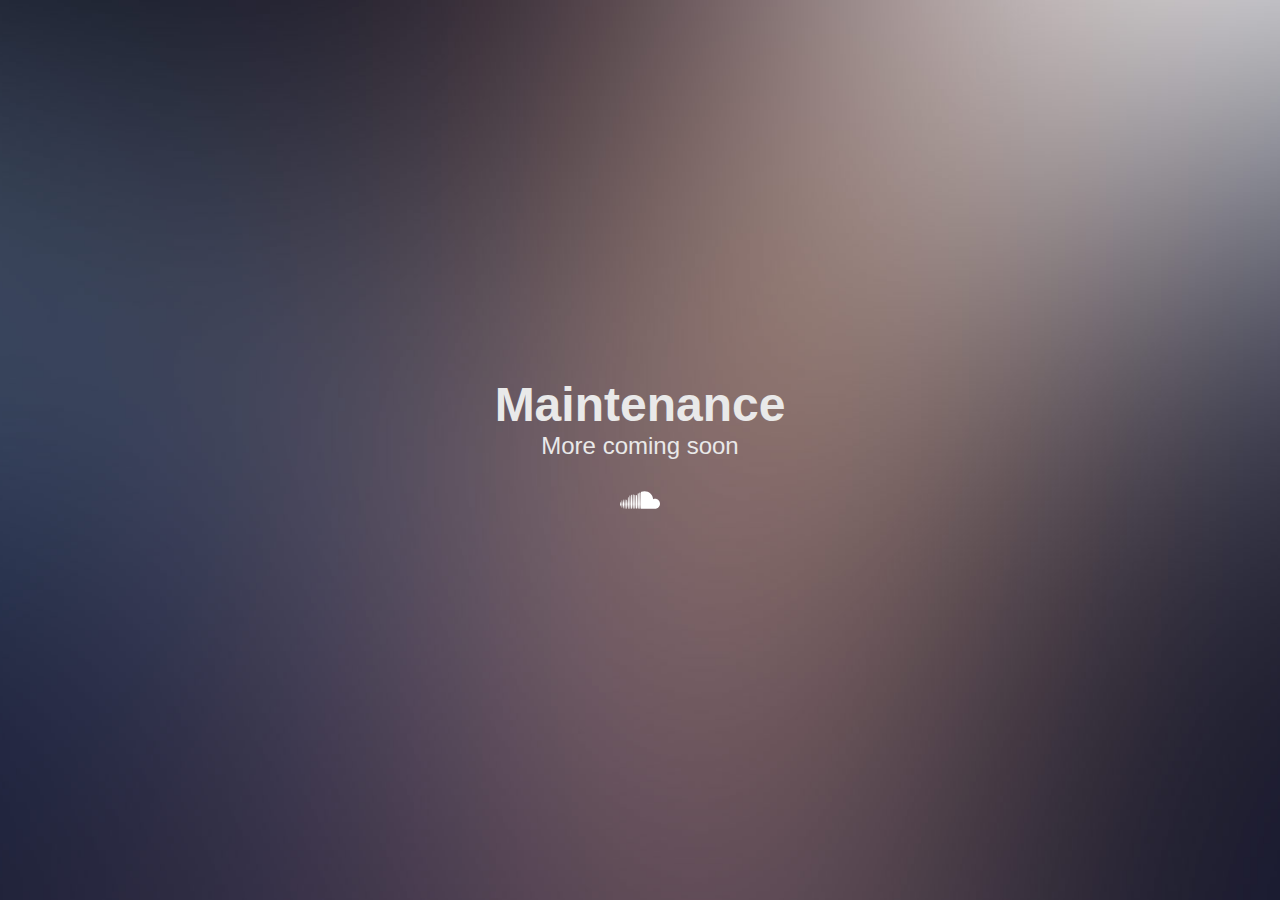
==== index.html @ 4106380a "init" ====
<!DOCTYPE html>
<html lang="en">
<head>
    <meta charset="UTF-8">
    <meta name="viewport" content="width=device-width, initial-scale=1.0">
    <title>Maintenance</title>
    <link rel="stylesheet" href="assets/css/styles.css">
</head>
<body>
    <div class="title">Maintenance</div>
    <div class="subtitle">More coming soon</div>
    <div class="social-icons">
        <a href="https://soundcloud.com/gwen-mead" target="_blank">
            <img src="assets/images/icons/soundcloud.svg" alt="Twitter">
        </a>
    </div>
</body>
</html>
---- assets/css/styles.css ----
body {
    background: url('../images/background.jpg') no-repeat center center fixed;
    background-size: cover;
    color: #e9e9e9;
    display: flex;
    flex-direction: column;
    justify-content: center;
    align-items: center;
    height: 100vh;
    margin: 0;
    font-family: Arial, sans-serif;
    text-align: center;
}

body.error-page {
    background: url('../images/background.jpg') no-repeat center center fixed;
    background-size: cover;
    color: #e9e9e9;
    display: flex;
    flex-direction: column;
    justify-content: space-between;
    align-items: center;
    height: 100vh;
    margin: 0;
    font-family: Arial, sans-serif;
    text-align: center;
}

.error-page .content {
    position: absolute;
    top: 50%;
    left: 50%;
    transform: translate(-50%, -50%);
}

.subtitle a {
    color: #e9e9e9; /* Adjust link color */
}

.title {
    font-size: 48px;
    font-weight: bold;
}

.subtitle {
    font-size: 24px;
    margin-bottom: 20px;
}

.social-icons {
    display: flex;
    gap: 20px;
}

.social-icons img {
    width: 40px;
    height: 40px;
    object-fit: contain; /* Ensure the image fits within the given dimensions */
}

.social-icons-bottom {
    display: flex;
    gap: 20px;
    margin-top: auto; /* Push social icons to the bottom */
}

.social-icons-bottom img {
    width: 40px;
    height: 40px;
    object-fit: contain; /* Ensure the image fits within the given dimensions */
}
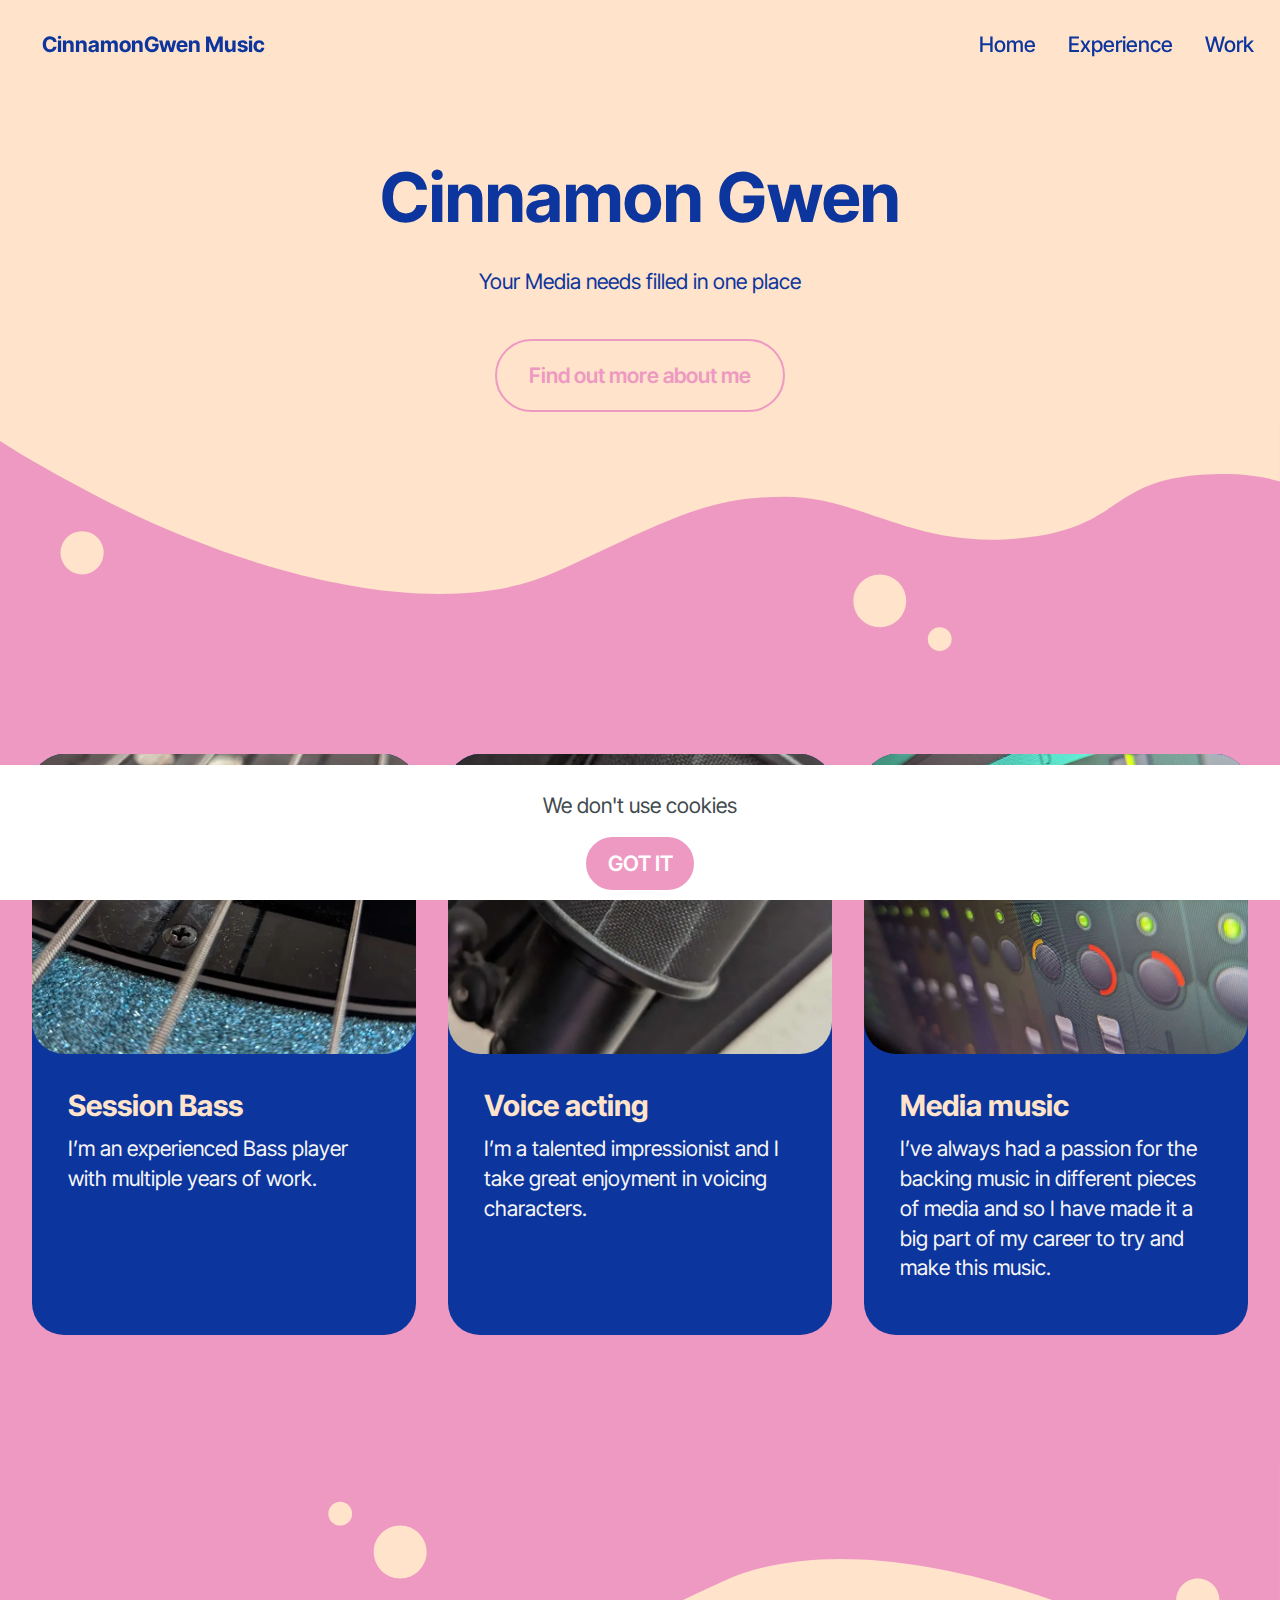
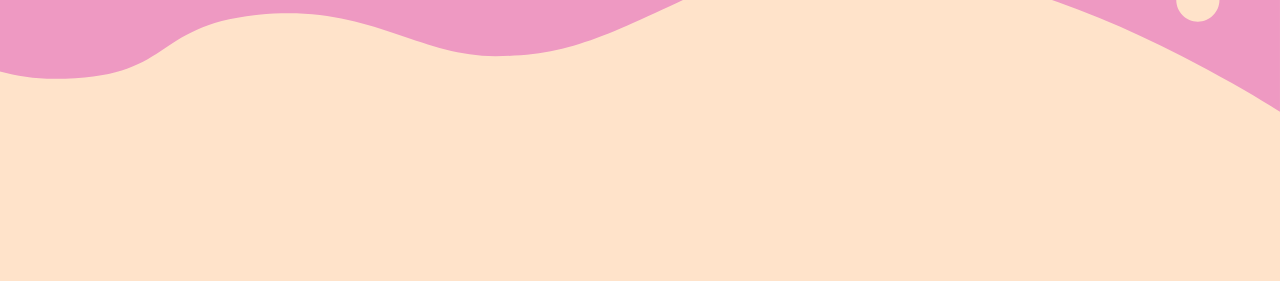
==== commit 7b92b091: "Updated header bar, and added missing info" ====
--- a/index.html
+++ b/index.html
@@ -1,18 +1,199 @@
 <!DOCTYPE html>
-<html lang="en">
+<html  >
 <head>
-    <meta charset="UTF-8">
-    <meta name="viewport" content="width=device-width, initial-scale=1.0">
-    <title>Maintenance</title>
-    <link rel="stylesheet" href="assets/css/styles.css">
+  <!-- Site made with Mobirise Website Builder v5.9.25, https://mobirise.com -->
+  <meta charset="UTF-8">
+  <meta http-equiv="X-UA-Compatible" content="IE=edge">
+  <meta name="generator" content="Mobirise v5.9.25, mobirise.com">
+  <meta name="viewport" content="width=device-width, initial-scale=1, minimum-scale=1">
+  <link rel="shortcut icon" href="assets/images/favicon.ico" type="image/x-icon">
+  <meta name="description" content="This is the home page of my Portfolio complete with links to my work history and examples of the work I've done.">
+  
+  
+  <title>The Reception Area</title>
+  <link rel="stylesheet" href="assets/web/assets/mobirise-icons2/mobirise2.css">
+  <link rel="stylesheet" href="assets/bootstrap/css/bootstrap.min.css">
+  <link rel="stylesheet" href="assets/bootstrap/css/bootstrap-grid.min.css">
+  <link rel="stylesheet" href="assets/bootstrap/css/bootstrap-reboot.min.css">
+  <link rel="stylesheet" href="assets/animatecss/animate.css">
+  <link rel="stylesheet" href="assets/dropdown/css/style.css">
+  <link rel="stylesheet" href="assets/theme/css/style.css">
+  <link rel="preload" href="https://fonts.googleapis.com/css?family=Inter+Tight:100,200,300,400,500,600,700,800,900,100i,200i,300i,400i,500i,600i,700i,800i,900i&display=swap" as="style" onload="this.onload=null;this.rel='stylesheet'">
+  <noscript><link rel="stylesheet" href="https://fonts.googleapis.com/css?family=Inter+Tight:100,200,300,400,500,600,700,800,900,100i,200i,300i,400i,500i,600i,700i,800i,900i&display=swap"></noscript>
+  <link rel="preload" as="style" href="assets/mobirise/css/mbr-additional.css?v=3KsfMl"><link rel="stylesheet" href="assets/mobirise/css/mbr-additional.css?v=3KsfMl" type="text/css">
+
+  
+  
+  
 </head>
 <body>
-    <div class="title">Maintenance</div>
-    <div class="subtitle">More coming soon</div>
-    <div class="social-icons">
-        <a href="https://soundcloud.com/gwen-mead" target="_blank">
-            <img src="assets/images/icons/soundcloud.svg" alt="Twitter">
-        </a>
+  
+  <section data-bs-version="5.1" class="menu menu6 cid-uCIP9z2eN6" once="menu" id="menu06-30">
+	
+
+	<nav class="navbar navbar-dropdown opacityScroll navbar-fixed-top navbar-expand-lg">
+		<div class="container">
+			<div class="navbar-brand">
+				
+				<span class="navbar-caption-wrap"><a class="navbar-caption text-success display-4" href="https://mobiri.se">CinnamonGwen Music</a></span>
+			</div>
+			<button class="navbar-toggler" type="button" data-toggle="collapse" data-bs-toggle="collapse" data-target="#navbarSupportedContent" data-bs-target="#navbarSupportedContent" aria-controls="navbarNavAltMarkup" aria-expanded="false" aria-label="Toggle navigation">
+				<div class="hamburger">
+					<span></span>
+					<span></span>
+					<span></span>
+					<span></span>
+				</div>
+			</button>
+			<div class="collapse navbar-collapse opacityScroll" id="navbarSupportedContent">
+				<ul class="navbar-nav nav-dropdown nav-right" data-app-modern-menu="true"><li class="nav-item">
+						<a class="nav-link link text-success text-primary display-4" href="https://cinnamongwen.rocks">Home<br></a>
+					</li>
+					<li class="nav-item">
+						<a class="nav-link link text-success text-primary display-4" href="https://cinnamongwen.rocks/experience" aria-expanded="false">Experience</a>
+					</li>
+					<li class="nav-item">
+						<a class="nav-link link text-success text-primary display-4" href="https://cinnamongwen.rocks/work" aria-expanded="false">Work</a>
+					</li></ul>
+				
+				
+			</div>
+		</div>
+	</nav>
+</section>
+
+<section data-bs-version="5.1" class="article11 cid-uCBDdMz2Ex" id="article11-2e">
+    
+
+    
+    
+    <div class="container">
+        <div class="row justify-content-center">
+            <div class="title col-md-12 col-lg-10">
+                <h3 class="mbr-section-title mbr-fonts-style align-center mt-0 mb-0 display-1"><strong>Cinnamon Gwen</strong></h3>
+                <h4 class="mbr-section-subtitle align-center mbr-fonts-style mt-4 display-7">Your Media needs filled in one place</h4>
+                <div class="mbr-section-btn align-center mt-4"><a class="btn btn-secondary-outline display-4" href="https://cinnamongwen.rocks/experience">Find out more about me</a></div>
+            </div>
+        </div>
     </div>
-</body>
+</section>
+
+<section data-bs-version="5.1" class="cid-vf4rytLDfG" id="design-block-vf4rytLDfG">
+  
+    
+
+	<svg xmlns="http://www.w3.org/2000/svg" viewBox="0 0 1185 248">
+      <circle cx="76" cy="121.1" r="20" class="top"></circle>
+      <circle cx="870" cy="201.1" r="11" class="top"></circle>
+      <circle cx="814.5" cy="165.6" r="24.5" class="top"></circle>
+      <path d="M0 0v17.7c22.7 14.8 53 31.9 90.7 51.5 150.8 78 322 116.6 424.8 69.3 102.9-47.4 138-69.3 210.8-69.3s118.3 48.6 219.5 38.3 76.3-59.3 188.7-59.3c18.9 0 35.5 2.6 50.5 6.8V0H0z" class="top"></path>
+  	</svg>
+
+	
+  
+</section>
+
+<section data-bs-version="5.1" class="features4 cid-tMlEXTHLbS" id="features04-w">
+	
+	
+	<div class="container">
+		<div class="row justify-content-center">
+			<div class="col-12 content-head">
+				
+			</div>
+		</div>
+		<div class="row">
+			<div class="item features-image col-12 col-md-6 col-lg-4">
+				<div class="item-wrapper">
+					<div class="item-img">
+						<a href="https://cinnamongwen.rocks/work#design-block-1p"><img src="assets/images/bass-2-816x1451.webp" alt="base-001"></a>
+					</div>
+					<div class="item-content">
+						<h5 class="item-title mbr-fonts-style display-5"><strong>Session Bass</strong></h5>
+						
+						<p class="mbr-text mbr-fonts-style display-7">
+							I’m an experienced Bass player with multiple years of work. 
+						</p>
+						
+					</div>
+
+				</div>
+			</div>
+			<div class="item features-image col-12 col-md-6 col-lg-4">
+				<div class="item-wrapper">
+					<div class="item-img">
+						<a href="https://cinnamongwen.rocks/work#design-block-23"><img src="assets/images/mic-1-816x1451.webp" alt="mice-001"></a>
+					</div>
+					<div class="item-content">
+						<h5 class="item-title mbr-fonts-style display-5"><strong>Voice acting</strong></h5>
+						
+						<p class="mbr-text mbr-fonts-style display-7">
+							I’m a talented impressionist and I take great enjoyment in voicing characters.
+						</p>
+						
+					</div>
+				</div>
+			</div>
+			<div class="item features-image col-12 col-md-6 col-lg-4">
+				<div class="item-wrapper">
+					<div class="item-img">
+						<a href="https://cinnamongwen.rocks/work#design-block-26"><img src="assets/images/mixer-background-2000x1125.webp" alt="pannel-001"></a>
+					</div>
+					<div class="item-content">
+						<h5 class="item-title mbr-fonts-style display-5"><strong>Media music</strong></h5>
+						
+						<p class="mbr-text mbr-fonts-style display-7">
+							I’ve always had a passion for the backing music in different pieces of media and so I have made it a big part of my career to try and make this music.<br>
+						</p>
+						
+					</div>
+				</div>
+			</div>
+		</div>
+	</div>
+</section>
+
+<section data-bs-version="5.1" class="cid-uCIS0lGm7d" id="design-block-35">
+  
+    
+
+	
+
+	<svg xmlns="http://www.w3.org/2000/svg" viewBox="0 0 1185 248">
+      <path d="M50.5 199.8c112.4 0 87.5-49 188.7-59.3s146.7 38.3 219.5 38.3 107.9-21.9 210.8-69.3c102.8-47.3 274-8.7 424.8 69.3 37.7 19.5 68 36.7 90.7 51.5V0H0v193C15 197.2 31.6 199.8 50.5 199.8zM1109 106.9c11 0 20 9 20 20 0 11-9 20-20 20s-20-9-20-20C1089 115.9 1098 106.9 1109 106.9zM370.5 57.9c13.5 0 24.5 11 24.5 24.5 0 13.5-11 24.5-24.5 24.5S346 95.9 346 82.4C346 68.9 357 57.9 370.5 57.9zM315 35.9c6.1 0 11 4.9 11 11s-4.9 11-11 11 -11-4.9-11-11S308.9 35.9 315 35.9z" class="top"></path>
+  	</svg>
+  
+</section>
+
+<section data-bs-version="5.1" class="footer2 cid-uCBaw1K0EZ" once="footers" id="footer02-1o">
+    
+
+    
+    
+
+    <div class="container">
+        <div class="row">
+            <div class="col-12 col-lg-6 center mt-2 mb-3">
+                <p class="mbr-fonts-style copyright mb-0 display-7">
+                    <a href="#Top" class="text-primary"><strong>You’ve hit the bottom nothing else to see here 🙂</strong></a>
+                </p>
+            </div>
+            <div class="col-12 col-lg-6 center">
+                <div class="row-links mt-2 mb-3">
+                    <ul class="row-links-soc">
+                        
+                        
+                        
+                        
+                    <li class="row-links-soc-item mbr-fonts-style display-7"><a href="https://cozycorner.page/" class="text-success text-primary" target="_blank">Copyright 2024 Boo3</a></li><li class="row-links-soc-item mbr-fonts-style display-7"><a href="https://soundcloud.com/gwen-mead/sets" class="text-success text-primary" target="_blank">Soundcloud</a></li><li class="row-links-soc-item mbr-fonts-style display-7"><a href="mailto:gwenmead18@gmail.com" class="text-success text-primary">Mail</a></li></ul>
+                </div>
+            </div>
+        </div>
+    </div>
+</section><section class="display-7" position: absolute; top: -9999px; left: -9999px; visibility: hidden; display: none; width: 0px; height: 0px><a href="https://mobiri.se/3775240" style="position: absolute; top: -9999px; left: -9999px; visibility: hidden; display: none; width: 0px; height: 0px"><img alt="" style="position: absolute; top: -9999px; left: -9999px; visibility: hidden; display: none; width: 0px; height: 0px" src="[data-uri]"></a><p style="position: absolute; top: -9999px; left: -9999px; visibility: hidden; display: none; width: 0px; height: 0px" class="display-7">&#8204;</p><a style="position: absolute; top: -9999px; left: -9999px; visibility: hidden; display: none; width: 0px; height: 0px" href="https://mobirise.com/builder/ai-website-generator.html">AI Website Generator</a></section><script src="assets/bootstrap/js/bootstrap.bundle.min.js"></script>  <script src="assets/web/assets/cookies-alert-plugin/cookies-alert-core.js"></script>  <script src="assets/web/assets/cookies-alert-plugin/cookies-alert-script.js"></script>  <script src="assets/smoothscroll/smooth-scroll.js"></script>  <script src="assets/ytplayer/index.js"></script>  <script src="assets/dropdown/js/navbar-dropdown.js"></script>  <script src="assets/theme/js/script.js"></script>  
+  
+  
+<input name="cookieData" type="hidden" data-cookie-cookiesAlertType='false' data-cookie-customDialogSelector='null' data-cookie-colorText='#424a4d' data-cookie-colorBg='rgb(255, 255, 255)' data-cookie-opacityOverlay='0' data-cookie-bgOpacity='100' data-cookie-textButton='GOT IT' data-cookie-rejectText='REJECT' data-cookie-colorButton='#ee99c2' data-cookie-rejectColor='#ffffff' data-cookie-colorLink='#424a4d' data-cookie-underlineLink='true' data-cookie-text="We don't use cookies">
+    <input name="animation" type="hidden">
+  </body>
 </html>--- a/assets/web/assets/mobirise-icons2/mobirise2.css
+++ b/assets/web/assets/mobirise-icons2/mobirise2.css
@@ -0,0 +1,498 @@
+@font-face {
+  font-family: 'Moririse2';
+  font-display: swap;
+  src:  url('mobirise2.eot?f2bix4');
+  src:  url('mobirise2.eot?f2bix4#iefix') format('embedded-opentype'),
+    url('mobirise2.ttf?f2bix4') format('truetype'),
+    url('mobirise2.woff?f2bix4') format('woff'),
+    url('mobirise2.svg?f2bix4#mobirise2') format('svg');
+  font-weight: normal;
+  font-style: normal;
+}
+
+[class^="mobi-"], [class*=" mobi-"] {
+  /* use !important to prevent issues with browser extensions that change fonts */
+  font-family: 'Moririse2' !important;
+  speak: none;
+  font-style: normal;
+  font-weight: normal;
+  font-variant: normal;
+  text-transform: none;
+  line-height: 1;
+
+  /* Better Font Rendering =========== */
+  -webkit-font-smoothing: antialiased;
+  -moz-osx-font-smoothing: grayscale;
+}
+
+.mobi-mbri-add-submenu:before {
+  content: "\e900";
+}
+.mobi-mbri-alert:before {
+  content: "\e901";
+}
+.mobi-mbri-align-center:before {
+  content: "\e902";
+}
+.mobi-mbri-align-justify:before {
+  content: "\e903";
+}
+.mobi-mbri-align-left:before {
+  content: "\e904";
+}
+.mobi-mbri-align-right:before {
+  content: "\e905";
+}
+.mobi-mbri-android:before {
+  content: "\e906";
+}
+.mobi-mbri-apple:before {
+  content: "\e907";
+}
+.mobi-mbri-arrow-down:before {
+  content: "\e908";
+}
+.mobi-mbri-arrow-next:before {
+  content: "\e909";
+}
+.mobi-mbri-arrow-prev:before {
+  content: "\e90a";
+}
+.mobi-mbri-arrow-up:before {
+  content: "\e90b";
+}
+.mobi-mbri-bold:before {
+  content: "\e90c";
+}
+.mobi-mbri-bookmark:before {
+  content: "\e90d";
+}
+.mobi-mbri-bootstrap:before {
+  content: "\e90e";
+}
+.mobi-mbri-briefcase:before {
+  content: "\e90f";
+}
+.mobi-mbri-browse:before {
+  content: "\e910";
+}
+.mobi-mbri-bulleted-list:before {
+  content: "\e911";
+}
+.mobi-mbri-calendar:before {
+  content: "\e912";
+}
+.mobi-mbri-camera:before {
+  content: "\e913";
+}
+.mobi-mbri-cart-add:before {
+  content: "\e914";
+}
+.mobi-mbri-cart-full:before {
+  content: "\e915";
+}
+.mobi-mbri-cash:before {
+  content: "\e916";
+}
+.mobi-mbri-change-style:before {
+  content: "\e917";
+}
+.mobi-mbri-chat:before {
+  content: "\e918";
+}
+.mobi-mbri-clock:before {
+  content: "\e919";
+}
+.mobi-mbri-close:before {
+  content: "\e91a";
+}
+.mobi-mbri-cloud:before {
+  content: "\e91b";
+}
+.mobi-mbri-code:before {
+  content: "\e91c";
+}
+.mobi-mbri-contact-form:before {
+  content: "\e91d";
+}
+.mobi-mbri-credit-card:before {
+  content: "\e91e";
+}
+.mobi-mbri-cursor-click:before {
+  content: "\e91f";
+}
+.mobi-mbri-cust-feedback:before {
+  content: "\e920";
+}
+.mobi-mbri-database:before {
+  content: "\e921";
+}
+.mobi-mbri-delivery:before {
+  content: "\e922";
+}
+.mobi-mbri-desktop:before {
+  content: "\e923";
+}
+.mobi-mbri-devices:before {
+  content: "\e924";
+}
+.mobi-mbri-down:before {
+  content: "\e925";
+}
+.mobi-mbri-download-2:before {
+  content: "\e926";
+}
+.mobi-mbri-download:before {
+  content: "\e927";
+}
+.mobi-mbri-drag-n-drop-2:before {
+  content: "\e928";
+}
+.mobi-mbri-drag-n-drop:before {
+  content: "\e929";
+}
+.mobi-mbri-edit-2:before {
+  content: "\e92a";
+}
+.mobi-mbri-edit:before {
+  content: "\e92b";
+}
+.mobi-mbri-error:before {
+  content: "\e92c";
+}
+.mobi-mbri-extension:before {
+  content: "\e92d";
+}
+.mobi-mbri-features:before {
+  content: "\e92e";
+}
+.mobi-mbri-file:before {
+  content: "\e92f";
+}
+.mobi-mbri-flag:before {
+  content: "\e930";
+}
+.mobi-mbri-folder:before {
+  content: "\e931";
+}
+.mobi-mbri-gift:before {
+  content: "\e932";
+}
+.mobi-mbri-github:before {
+  content: "\e933";
+}
+.mobi-mbri-globe-2:before {
+  content: "\e934";
+}
+.mobi-mbri-globe:before {
+  content: "\e935";
+}
+.mobi-mbri-growing-chart:before {
+  content: "\e936";
+}
+.mobi-mbri-hearth:before {
+  content: "\e937";
+}
+.mobi-mbri-help:before {
+  content: "\e938";
+}
+.mobi-mbri-home:before {
+  content: "\e939";
+}
+.mobi-mbri-hot-cup:before {
+  content: "\e93a";
+}
+.mobi-mbri-idea:before {
+  content: "\e93b";
+}
+.mobi-mbri-image-gallery:before {
+  content: "\e93c";
+}
+.mobi-mbri-image-slider:before {
+  content: "\e93d";
+}
+.mobi-mbri-info:before {
+  content: "\e93e";
+}
+.mobi-mbri-italic:before {
+  content: "\e93f";
+}
+.mobi-mbri-key:before {
+  content: "\e940";
+}
+.mobi-mbri-laptop:before {
+  content: "\e941";
+}
+.mobi-mbri-layers:before {
+  content: "\e942";
+}
+.mobi-mbri-left-right:before {
+  content: "\e943";
+}
+.mobi-mbri-left:before {
+  content: "\e944";
+}
+.mobi-mbri-letter:before {
+  content: "\e945";
+}
+.mobi-mbri-like:before {
+  content: "\e946";
+}
+.mobi-mbri-link:before {
+  content: "\e947";
+}
+.mobi-mbri-lock:before {
+  content: "\e948";
+}
+.mobi-mbri-login:before {
+  content: "\e949";
+}
+.mobi-mbri-logout:before {
+  content: "\e94a";
+}
+.mobi-mbri-magic-stick:before {
+  content: "\e94b";
+}
+.mobi-mbri-map-pin:before {
+  content: "\e94c";
+}
+.mobi-mbri-menu:before {
+  content: "\e94d";
+}
+.mobi-mbri-mobile-2:before {
+  content: "\e94e";
+}
+.mobi-mbri-mobile-horizontal:before {
+  content: "\e94f";
+}
+.mobi-mbri-mobile:before {
+  content: "\e950";
+}
+.mobi-mbri-mobirise:before {
+  content: "\e951";
+}
+.mobi-mbri-more-horizontal:before {
+  content: "\e952";
+}
+.mobi-mbri-more-vertical:before {
+  content: "\e953";
+}
+.mobi-mbri-music:before {
+  content: "\e954";
+}
+.mobi-mbri-new-file:before {
+  content: "\e955";
+}
+.mobi-mbri-numbered-list:before {
+  content: "\e956";
+}
+.mobi-mbri-opened-folder:before {
+  content: "\e957";
+}
+.mobi-mbri-pages:before {
+  content: "\e958";
+}
+.mobi-mbri-paper-plane:before {
+  content: "\e959";
+}
+.mobi-mbri-paperclip:before {
+  content: "\e95a";
+}
+.mobi-mbri-phone:before {
+  content: "\e95b";
+}
+.mobi-mbri-photo:before {
+  content: "\e95c";
+}
+.mobi-mbri-photos:before {
+  content: "\e95d";
+}
+.mobi-mbri-pin:before {
+  content: "\e95e";
+}
+.mobi-mbri-play:before {
+  content: "\e95f";
+}
+.mobi-mbri-plus:before {
+  content: "\e960";
+}
+.mobi-mbri-preview:before {
+  content: "\e961";
+}
+.mobi-mbri-print:before {
+  content: "\e962";
+}
+.mobi-mbri-protect:before {
+  content: "\e963";
+}
+.mobi-mbri-question:before {
+  content: "\e964";
+}
+.mobi-mbri-quote-left:before {
+  content: "\e965";
+}
+.mobi-mbri-quote-right:before {
+  content: "\e966";
+}
+.mobi-mbri-redo:before {
+  content: "\e967";
+}
+.mobi-mbri-refresh:before {
+  content: "\e968";
+}
+.mobi-mbri-responsive-2:before {
+  content: "\e969";
+}
+.mobi-mbri-responsive:before {
+  content: "\e96a";
+}
+.mobi-mbri-right:before {
+  content: "\e96b";
+}
+.mobi-mbri-rocket:before {
+  content: "\e96c";
+}
+.mobi-mbri-sad-face:before {
+  content: "\e96d";
+}
+.mobi-mbri-sale:before {
+  content: "\e96e";
+}
+.mobi-mbri-save:before {
+  content: "\e96f";
+}
+.mobi-mbri-search:before {
+  content: "\e970";
+}
+.mobi-mbri-setting-2:before {
+  content: "\e971";
+}
+.mobi-mbri-setting-3:before {
+  content: "\e972";
+}
+.mobi-mbri-setting:before {
+  content: "\e973";
+}
+.mobi-mbri-share:before {
+  content: "\e974";
+}
+.mobi-mbri-shopping-bag:before {
+  content: "\e975";
+}
+.mobi-mbri-shopping-basket:before {
+  content: "\e976";
+}
+.mobi-mbri-shopping-cart:before {
+  content: "\e977";
+}
+.mobi-mbri-sites:before {
+  content: "\e978";
+}
+.mobi-mbri-smile-face:before {
+  content: "\e979";
+}
+.mobi-mbri-speed:before {
+  content: "\e97a";
+}
+.mobi-mbri-star:before {
+  content: "\e97b";
+}
+.mobi-mbri-success:before {
+  content: "\e97c";
+}
+.mobi-mbri-sun:before {
+  content: "\e97d";
+}
+.mobi-mbri-sun2:before {
+  content: "\e97e";
+}
+.mobi-mbri-tablet-vertical:before {
+  content: "\e97f";
+}
+.mobi-mbri-tablet:before {
+  content: "\e980";
+}
+.mobi-mbri-target:before {
+  content: "\e981";
+}
+.mobi-mbri-timer:before {
+  content: "\e982";
+}
+.mobi-mbri-to-ftp:before {
+  content: "\e983";
+}
+.mobi-mbri-to-local-drive:before {
+  content: "\e984";
+}
+.mobi-mbri-touch-swipe:before {
+  content: "\e985";
+}
+.mobi-mbri-touch:before {
+  content: "\e986";
+}
+.mobi-mbri-trash:before {
+  content: "\e987";
+}
+.mobi-mbri-underline:before {
+  content: "\e988";
+}
+.mobi-mbri-undo:before {
+  content: "\e989";
+}
+.mobi-mbri-unlink:before {
+  content: "\e98a";
+}
+.mobi-mbri-unlock:before {
+  content: "\e98b";
+}
+.mobi-mbri-up-down:before {
+  content: "\e98c";
+}
+.mobi-mbri-up:before {
+  content: "\e98d";
+}
+.mobi-mbri-update:before {
+  content: "\e98e";
+}
+.mobi-mbri-upload-2:before {
+  content: "\e98f";
+}
+.mobi-mbri-upload:before {
+  content: "\e990";
+}
+.mobi-mbri-user-2:before {
+  content: "\e991";
+}
+.mobi-mbri-user:before {
+  content: "\e992";
+}
+.mobi-mbri-users:before {
+  content: "\e993";
+}
+.mobi-mbri-video-play:before {
+  content: "\e994";
+}
+.mobi-mbri-video:before {
+  content: "\e995";
+}
+.mobi-mbri-watch:before {
+  content: "\e996";
+}
+.mobi-mbri-website-theme-2:before {
+  content: "\e997";
+}
+.mobi-mbri-website-theme:before {
+  content: "\e998";
+}
+.mobi-mbri-wifi:before {
+  content: "\e999";
+}
+.mobi-mbri-windows:before {
+  content: "\e99a";
+}
+.mobi-mbri-zoom-in:before {
+  content: "\e99b";
+}
+.mobi-mbri-zoom-out:before {
+  content: "\e99c";
+}
